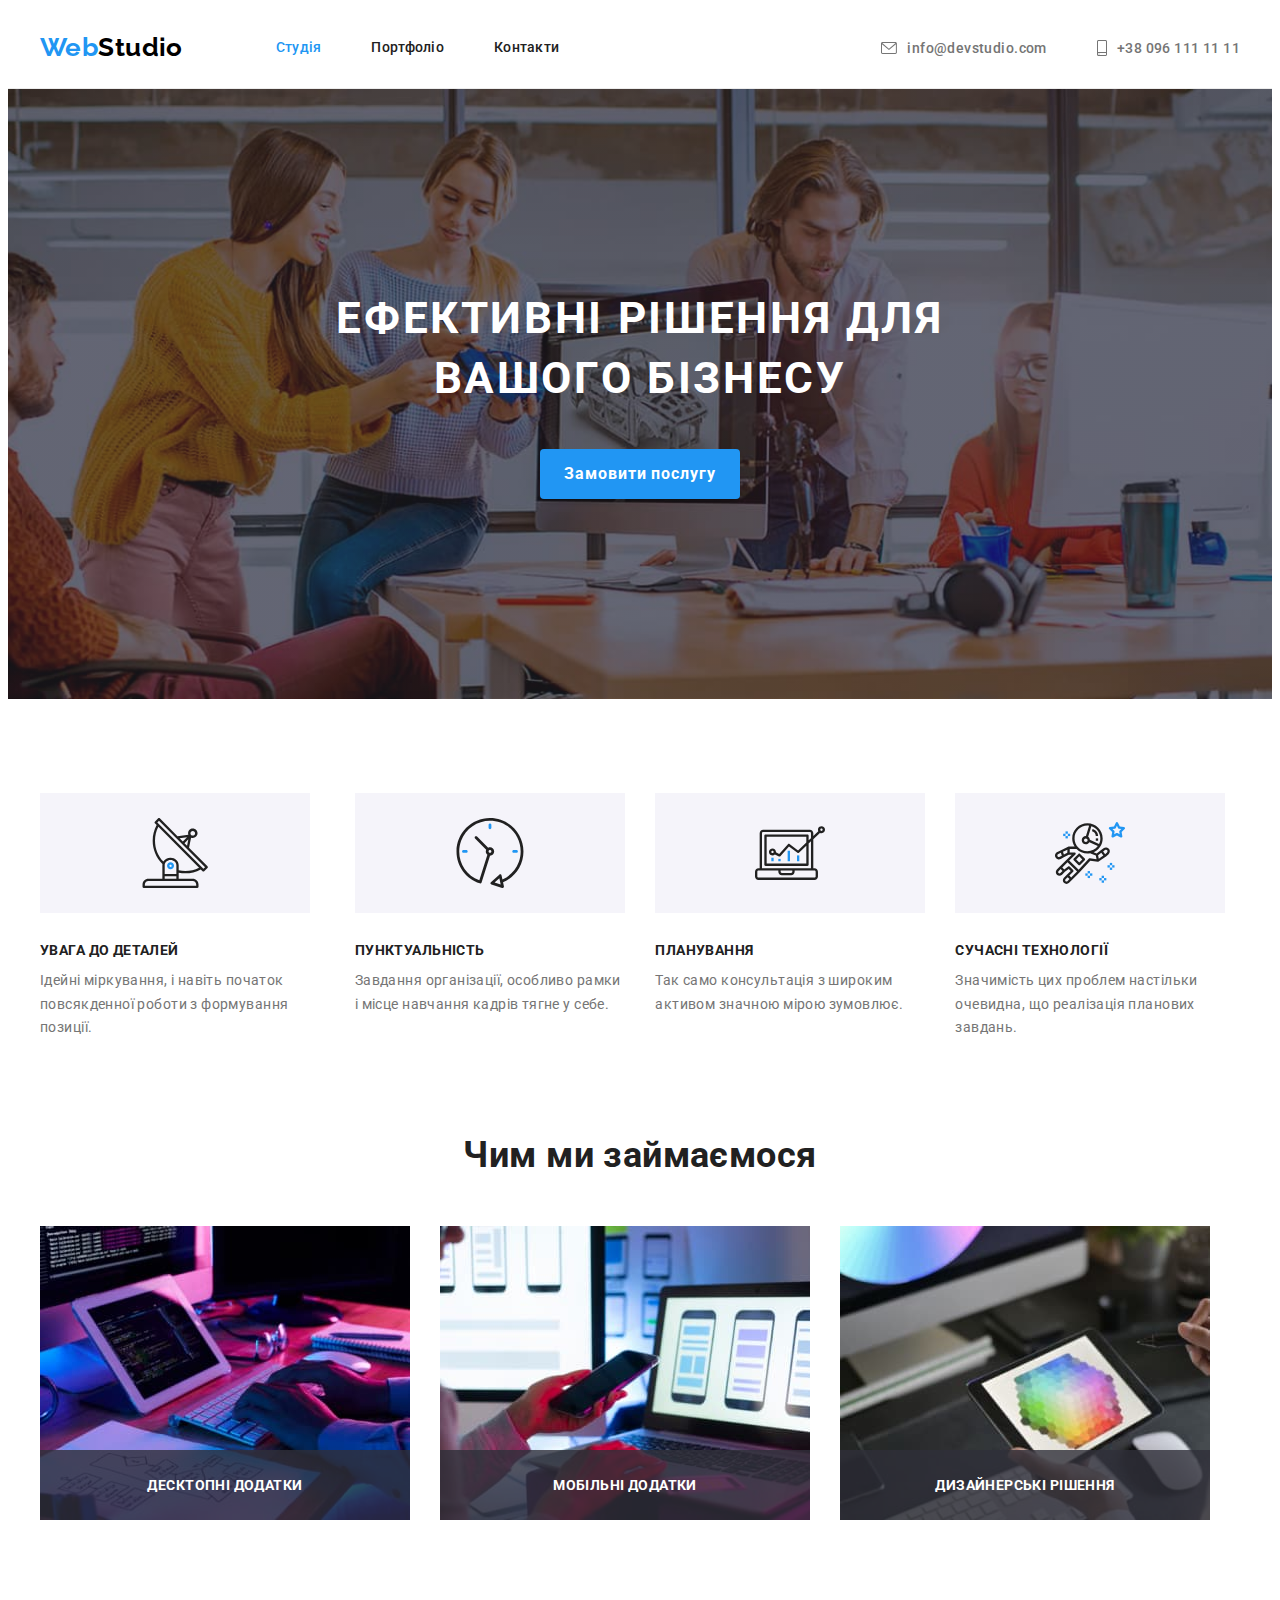
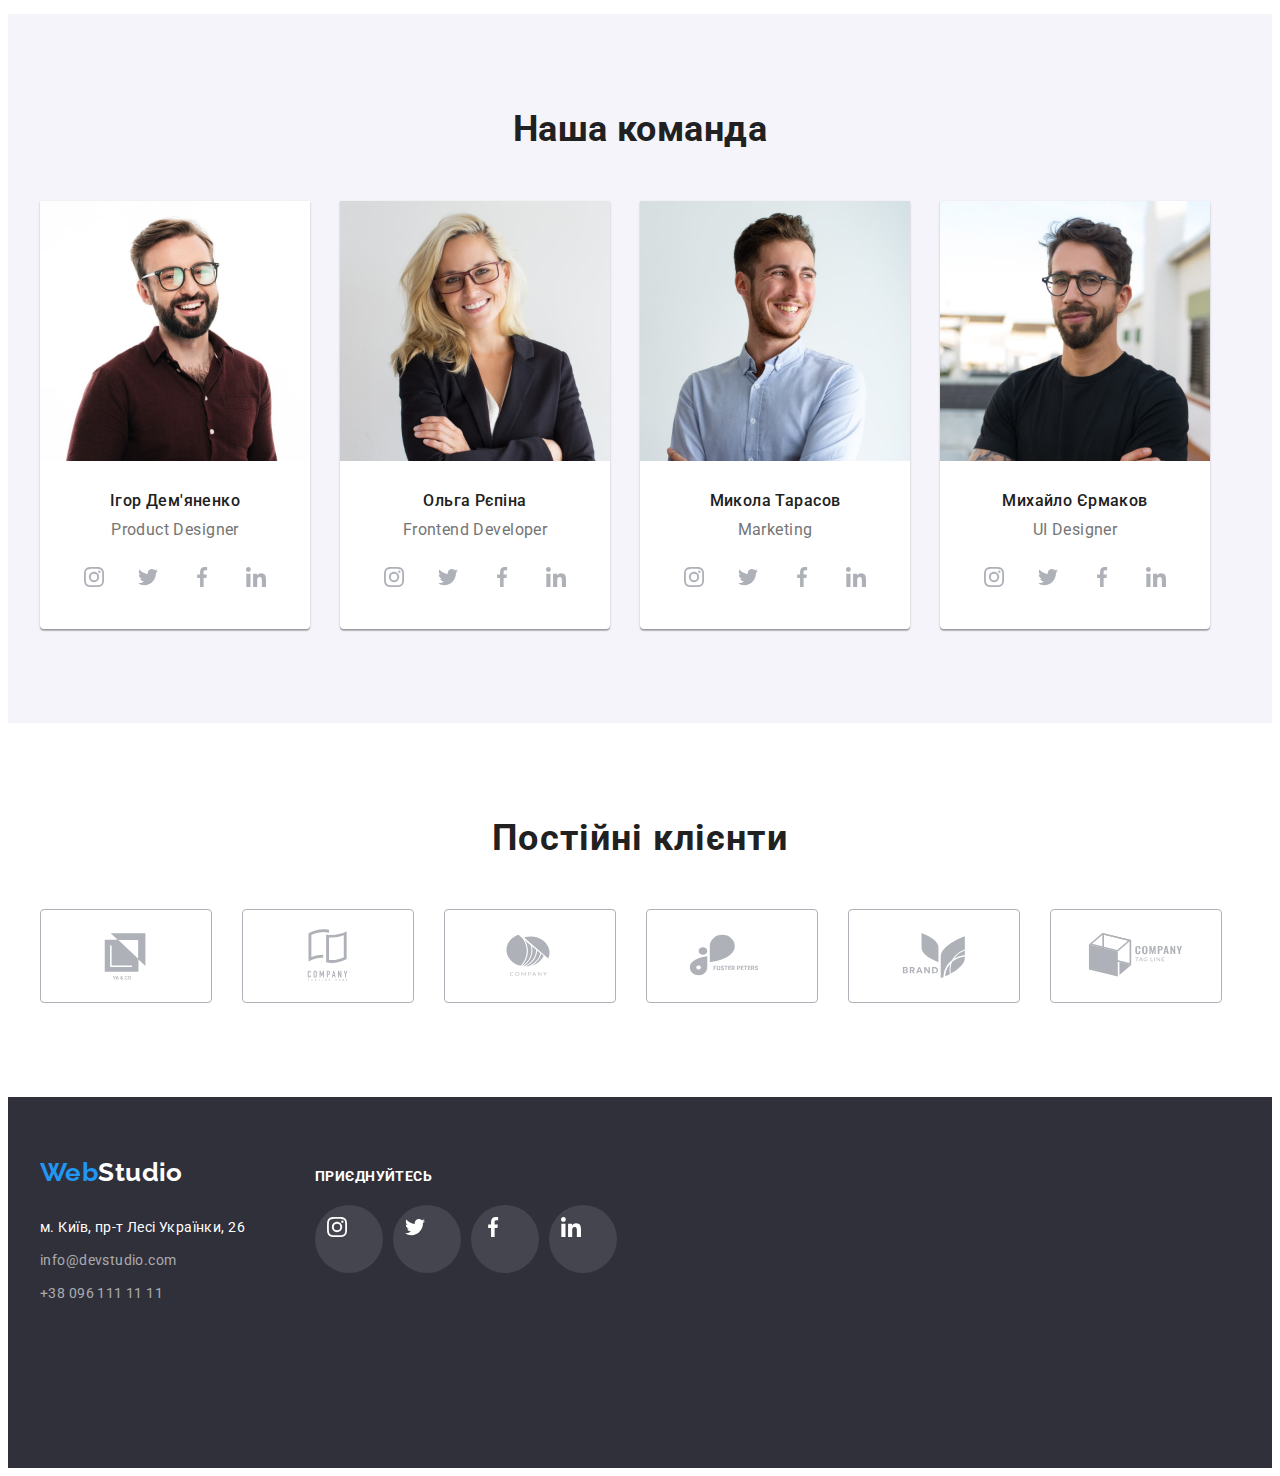
==== index.html @ 846ab099 "Create repository" ====
<!DOCTYPE html>
<html lang="uk">
  <head>
    <meta charset="utf-8" />
    <meta name="viewport" content="width=device-width, initial-scale=1.0" />
    <link rel="preconnect" href="https://fonts.googleapis.com" />
    <link rel="preconnect" href="https://fonts.gstatic.com" crossorigin />
    <link
      href="https://fonts.googleapis.com/css2?family=Oleo+Script&family=Raleway:wght@700&family=Roboto:wght@400;500;700;900&display=swap"
      rel="stylesheet"
    />
    <link
      rel="stylesheet"
      href="https://cdnjs.cloudflare.com/ajax/libs/modern-normalize/1.1.0/modern-normalize.min.css"
      integrity="sha512-wpPYUAdjBVSE4KJnH1VR1HeZfpl1ub8YT/NKx4PuQ5NmX2tKuGu6U/JRp5y+Y8XG2tV+wKQpNHVUX03MfMFn9Q=="
      crossorigin="anonymous"
      referrerpolicy="no-referrer"
    />
    <link rel="stylesheet" href="./css/styles.css" />
    <title>WebStudio</title>
  </head>
  <body>
    <!--Шапка-->
    <header class="header">
      <div class="container">
        <div class="nav-flex">
          <a href="./index.html" class="logo-link link"
            ><span class="logo-web">Web</span><span class="logo-studio">Studio</span></a
          >
          <nav>
            <ul class="head-nav list">
              <li class="item">
                <a href="./index.html" class="head-nav-link current link" target="_self">Студія</a>
              </li>
              <li class="item">
                <a href="./portfolio.html" class="head-nav-link link" target="_self">Портфоліо</a>
              </li>
              <li class="item"><a href="" class="head-nav-link link">Контакти</a></li>
            </ul>
          </nav>
          <ul class="head-nav-contacts list">
            <li class="item">
              <a href="mailto:info@devstudio.com" class="head-contact link"
                ><svg width="16" height="12" class="head-contact-icon-envelope">
                  <use href="./images/icons.svg#icon-envelope"></use>
                </svg>
                info@devstudio.com</a
              >
            </li>
            <li class="item">
              <a href="tel:+380961111111" class="head-contact link">
                <svg width="10" height="16" class="head-contact-icon-smartphone">
                  <use href="./images/icons.svg#icon-smartphone"></use>
                </svg>
                +38 096 111 11 11</a
              >
            </li>
          </ul>
        </div>
      </div>
    </header>
    <main>
      <!--Рішення-->
      <section class="effective">
        <div class="container container-eff">
          <h1 class="effective-h">ЕФЕКТИВНІ РІШЕННЯ ДЛЯ ВАШОГО БІЗНЕСУ</h1>
          <button data-modal-open type="button" class="effective-btn">Замовити послугу</button>
        </div>
      </section>
      <!--Особливості-->
      <section class="features section">
        <div class="container">
          <h2 class="features-h-invisible">Невидимий заголовок</h2>
          <ul class="features-list list">
            <li class="item">
              <div class="features-list-div">
                <svg width="70" height="70" class="features-list-icon">
                  <use href="./images/icons.svg#icon-satellite"></use>
                </svg>
              </div>
              <h3 class="features-h">УВАГА ДО ДЕТАЛЕЙ</h3>
              <p class="features-p">
                Ідейні міркування, і навіть початок повсякденної роботи з формування позиції.
              </p>
            </li>
            <li class="item">
              <div class="features-list-div">
                <svg width="70" height="70" class="features-list-icon">
                  <use href="./images/icons.svg#icon-clock"></use>
                </svg>
              </div>
              <h3 class="features-h">ПУНКТУАЛЬНІСТЬ</h3>
              <p class="features-p">
                Завдання організації, особливо рамки і місце навчання кадрів тягне у себе.
              </p>
            </li>
            <li class="item">
              <div class="features-list-div">
                <svg width="70" height="70" class="features-list-icon">
                  <use href="./images/icons.svg#icon-diagram"></use>
                </svg>
              </div>
              <h3 class="features-h">ПЛАНУВАННЯ</h3>
              <p class="features-p">
                Так само консультація з широким активом значною мірою зумовлює.
              </p>
            </li>
            <li class="item">
              <div class="features-list-div">
                <svg width="70" height="70" class="features-list-icon">
                  <use href="./images/icons.svg#icon-astronaut"></use>
                </svg>
              </div>
              <h3 class="features-h">СУЧАСНІ ТЕХНОЛОГІЇ</h3>
              <p class="features-p">
                Значимість цих проблем настільки очевидна, що реалізація планових завдань.
              </p>
            </li>
          </ul>
        </div>
      </section>
      <!--Чим ми займаємося-->
      <section class="our-work section">
        <div class="container">
          <h2 class="our-work-h">Чим ми займаємося</h2>
          <ul class="our-work-list list">
            <li class="item">
              <div class="our-work-item-div">
                <img
                  src="./images/img-01.jpg"
                  alt="Працюємо"
                  width="370"
                  height="294"
                  class="img"
                />
                <p class="our-work-list-p">Десктопні додатки</p>
              </div>
            </li>

            <li class="item">
              <div class="our-work-item-div">
                <img
                  src="./images/img-02.jpg"
                  alt="Перевіряємо адаптації"
                  width="370"
                  height="294"
                  class="img"
                />
                <p class="our-work-list-p">Мобільні додатки</p>
              </div>
            </li>
            <li class="item">
              <div class="our-work-item-div">
                <img
                  src="./images/img-03.jpg"
                  alt="Використовуємо всю палітру кольорів"
                  width="370"
                  height="294"
                  class="img"
                />
                <p class="our-work-list-p">Дизайнерські рішення</p>
              </div>
            </li>
          </ul>
        </div>
      </section>
      <!--Наша команда-->
      <section class="team section">
        <div class="container">
          <h2 class="team-h">Наша команда</h2>
          <ul class="team-list list">
            <li class="item">
              <img
                src="./images/our-team-01.jpg"
                alt="Ігор Дем'яненко"
                width="270"
                height="260"
                class="img"
              />
              <div class="box">
                <h3 class="team-list-h">Ігор Дем'яненко</h3>
                <p class="team-list-p">Product Designer</p>
                <ul class="team-soc-list list">
                  <li class="team-soc-items">
                    <a href="#" class="team-soc-link link"
                      ><svg width="20" height="20" class="team-soc-icons">
                        <use href="./images/icons.svg#icon-instagram"></use>
                      </svg>
                    </a>
                  </li>

                  <li class="team-soc-items">
                    <a href="#" class="team-soc-link link"
                      ><svg width="20" height="20" class="team-soc-icons">
                        <use href="./images/icons.svg#icon-twitter"></use>
                      </svg>
                    </a>
                  </li>
                  <li class="team-soc-items">
                    <a href="#" class="team-soc-link link"
                      ><svg width="20" height="20" class="team-soc-icons">
                        <use href="./images/icons.svg#icon-facebook"></use>
                      </svg>
                    </a>
                  </li>
                  <li class="team-soc-items">
                    <a href="#" class="team-soc-link link"
                      ><svg width="20" height="20" class="team-soc-icons">
                        <use href="./images/icons.svg#icon-linkedin"></use>
                      </svg>
                    </a>
                  </li>
                </ul>
              </div>
            </li>
            <li class="item">
              <img
                src="./images/our-team-02.jpg"
                alt="Ольга Рєпіна"
                width="270"
                height="260"
                class="img"
              />
              <div class="box">
                <h3 class="team-list-h">Ольга Рєпіна</h3>
                <p class="team-list-p">Frontend Developer</p>

                <ul class="team-soc-list list">
                  <li class="team-soc-items">
                    <a href="#" class="team-soc-link link"
                      ><svg width="20" height="20" class="team-soc-icons">
                        <use href="./images/icons.svg#icon-instagram"></use>
                      </svg>
                    </a>
                  </li>
                  <li class="team-soc-items">
                    <a href="#" class="team-soc-link link"
                      ><svg width="20" height="20" class="team-soc-icons">
                        <use href="./images/icons.svg#icon-twitter"></use>
                      </svg>
                    </a>
                  </li>
                  <li class="team-soc-items">
                    <a href="#" class="team-soc-link link"
                      ><svg width="20" height="20" class="team-soc-icons">
                        <use href="./images/icons.svg#icon-facebook"></use>
                      </svg>
                    </a>
                  </li>
                  <li class="team-soc-items">
                    <a href="#" class="team-soc-link link"
                      ><svg width="20" height="20" class="team-soc-icons">
                        <use href="./images/icons.svg#icon-linkedin"></use>
                      </svg>
                    </a>
                  </li>
                </ul>
              </div>
            </li>
            <li class="item">
              <img
                src="./images/our-team-03.jpg"
                alt="Микола Тарасов"
                width="270"
                height="260"
                class="img"
              />
              <div class="box">
                <h3 class="team-list-h">Микола Тарасов</h3>
                <p class="team-list-p">Marketing</p>

                <ul class="team-soc-list list">
                  <li class="team-soc-items">
                    <a href="#" class="team-soc-link link"
                      ><svg width="20" height="20" class="team-soc-icons">
                        <use href="./images/icons.svg#icon-instagram"></use>
                      </svg>
                    </a>
                  </li>
                  <li class="team-soc-items">
                    <a href="#" class="team-soc-link link"
                      ><svg width="20" height="20" class="team-soc-icons">
                        <use href="./images/icons.svg#icon-twitter"></use>
                      </svg>
                    </a>
                  </li>
                  <li class="team-soc-items">
                    <a href="#" class="team-soc-link link"
                      ><svg width="20" height="20" class="team-soc-icons">
                        <use href="./images/icons.svg#icon-facebook"></use>
                      </svg>
                    </a>
                  </li>
                  <li class="team-soc-items">
                    <a href="#" class="team-soc-link link"
                      ><svg width="20" height="20" class="team-soc-icons">
                        <use href="./images/icons.svg#icon-linkedin"></use>
                      </svg>
                    </a>
                  </li>
                </ul>
              </div>
            </li>
            <li class="item">
              <img
                src="./images/our-team-04.jpg"
                alt="Михайло Єрмаков"
                width="270"
                height="260"
                class="img"
              />
              <div class="box">
                <h3 class="team-list-h">Михайло Єрмаков</h3>
                <p class="team-list-p">UI Designer</p>

                <ul class="team-soc-list list">
                  <li class="team-soc-items">
                    <a href="#" class="team-soc-link link"
                      ><svg width="20" height="20" class="team-soc-icons">
                        <use href="./images/icons.svg#icon-instagram"></use>
                      </svg>
                    </a>
                  </li>
                  <li class="team-soc-items">
                    <a href="#" class="team-soc-link link"
                      ><svg width="20" height="20" class="team-soc-icons">
                        <use href="./images/icons.svg#icon-twitter"></use>
                      </svg>
                    </a>
                  </li>
                  <li class="team-soc-items">
                    <a href="#" class="team-soc-link link"
                      ><svg width="20" height="20" class="team-soc-icons">
                        <use href="./images/icons.svg#icon-facebook"></use>
                      </svg>
                    </a>
                  </li>
                  <li class="team-soc-items">
                    <a href="#" class="team-soc-link link"
                      ><svg width="20" height="20" class="team-soc-icons">
                        <use href="./images/icons.svg#icon-linkedin"></use>
                      </svg>
                    </a>
                  </li>
                </ul>
              </div>
            </li>
          </ul>
        </div>
      </section>
      <section class="regular-clients">
        <div class="container">
          <h2 class="regular-clients-h">Постійні клієнти</h2>
          <ul class="regular-clients-list list">
            <li class="regular-clients-item">
              <div class="regular-clients-item-div">
                <a href="" class="regular-clients-link link">
                  <svg width="106" height="60" class="regular-clients-soc-icons">
                    <use href="./images/icons.svg#icon-company-one"></use>
                  </svg>
                </a>
              </div>
            </li>
            <li class="regular-clients-item">
              <div class="regular-clients-item-div">
                <a href="" class="regular-clients-link link"
                  ><svg width="106" height="60" class="regular-clients-soc-icons">
                    <use href="./images/icons.svg#icon-company-two"></use>
                  </svg>
                </a>
              </div>
            </li>
            <li class="regular-clients-item">
              <div class="regular-clients-item-div">
                <a href="" class="regular-clients-link link">
                  <svg width="106" height="60" class="regular-clients-soc-icons">
                    <use href="./images/icons.svg#icon-company-three"></use>
                  </svg>
                </a>
              </div>
            </li>
            <li class="regular-clients-item">
              <div class="regular-clients-item-div">
                <a href="" class="regular-clients-link link">
                  <svg width="106" height="60" class="regular-clients-soc-icons">
                    <use href="./images/icons.svg#icon-company-four"></use>
                  </svg>
                </a>
              </div>
            </li>
            <li class="regular-clients-item">
              <div class="regular-clients-item-div">
                <a href="" class="regular-clients-link link"
                  ><svg width="106" height="60" class="regular-clients-soc-icons">
                    <use href="./images/icons.svg#icon-company-five"></use>
                  </svg>
                </a>
              </div>
            </li>
            <li class="regular-clients-item">
              <div class="regular-clients-item-div">
                <a href="" class="regular-clients-link link"
                  ><svg width="106" height="60" class="regular-clients-soc-icons">
                    <use href="./images/icons.svg#icon-company-six"></use>
                  </svg>
                </a>
              </div>
            </li>
          </ul>
        </div>
      </section>
    </main>
    <!--Футер-->
    <footer class="footer">
      <div class="container">
        <div class="footer-flex-div">
          <div class="footer-address">
            <a href="./index.html" class="logo-link logo-link-footer link"
              ><span class="logo-web">Web</span><span class="logo-studio-footer">Studio</span></a
            >
            <address>
              <ul class="footer-list list">
                <li class="item">
                  <a
                    href="https://goo.gl/maps/zmiDJwTHFCENLTo26"
                    target="_blank"
                    class="footer-address link"
                    >м. Київ, пр-т Лесі Українки, 26</a
                  >
                </li>
                <li class="item">
                  <a href="mailto:info@devstudio.com" class="footer-contact link"
                    >info@devstudio.com</a
                  >
                </li>
                <li class="item">
                  <a href="tel:+380961111111" class="footer-contact link">+38 096 111 11 11</a>
                </li>
              </ul>
            </address>
          </div>
          <div class="footer-soc-links">
            <p class="footer-soc-p"><b>Приєднуйтесь</b></p>
            <ul class="footer-soc-list list">
              <li class="footer-soc-items">
                <a href="#" class="footer-soc-link link"
                  ><svg width="20" height="20" class="footer-soc-icons">
                    <use href="./images/icons.svg#icon-instagram"></use>
                  </svg>
                </a>
              </li>
              <li class="footer-soc-items">
                <a href="#" class="footer-soc-link link"
                  ><svg width="20" height="20" class="footer-soc-icons">
                    <use href="./images/icons.svg#icon-twitter"></use>
                  </svg>
                </a>
              </li>
              <li class="footer-soc-items">
                <a href="#" class="footer-soc-link link"
                  ><svg width="20" height="20" class="footer-soc-icons">
                    <use href="./images/icons.svg#icon-facebook"></use>
                  </svg>
                </a>
              </li>
              <li class="footer-soc-items">
                <a href="#" class="footer-soc-link link"
                  ><svg width="20" height="20" class="footer-soc-icons">
                    <use href="./images/icons.svg#icon-linkedin"></use>
                  </svg>
                </a>
              </li>
            </ul>
          </div>
        </div>
      </div>
    </footer>
    <div data-modal class="backdrop is-hidden">
      <div class="modal">
        <button data-modal-close type="button" class="icon-close">
          <svg width="20" height="20" class="icon-close-black-18">
            <use href="./images/icons.svg#icon-close-black-18"></use>
          </svg>
        </button>
      </div>
    </div>
    <script src="./js/modal.js"></script>
  </body>
</html>
---- css/styles.css ----
body {
  color: #757575;
  background-color: #ffffff;
  font-family: 'Roboto', sans-serif;
  font-size: 14px;
  letter-spacing: 0.03em;
}

:root {
  --main-accent-color: #2196f3;
  --headers-nav-color: #212121;
  --main-p-color: #757575;
  --logo-color: #000000;
  --bcg-section: #c4c4c4 /*#2f303a color for gradient*/;
  --footer-contact-color: rgba(255, 255, 255, 0.6);
  --white-color: #ffffff;
  --features-div-color: #f5f4fa;
  --main-border-color: #afb1b8;
}
/* Utilites, zero margin/padding */
.list {
  list-style: none;
}
.link {
  text-decoration: none;
  display: block;
  font-style: normal;
}
.img {
  display: block;
  max-width: 100%;
  height: auto;
}
.container {
  width: 1200px;
  padding-left: 15px;
  padding-right: 15px;
  margin: 0px auto;
}
.section {
  padding-top: 94px;
  padding-bottom: 94px;
}
ul,
ol {
  margin: 0;
  padding: 0;
}
p,
h1,
h2,
h3,
h4,
h5 {
  margin: 0;
  padding: 0;
}

/* Logo-style */
.logo-link {
  display: inline-block;
  margin-top: 24px;
  margin-bottom: 25px;
  font-family: 'RaleWay', sans-serif;
  font-weight: 700;
  font-size: 26px;
  line-height: 1.19;
}
.logo-link > .logo-web {
  color: var(--main-accent-color);
}
.logo-link > .logo-studio {
  color: var(--logo-color);
}
.logo-link > .logo-studio-footer {
  color: var(--white-color);
}

/* index-section: Head-navigation + contacts */
.head-nav {
  display: flex;
  margin-left: 93px;
  gap: 50px;
  font-weight: 500;
  line-height: 1.14;
  color: var(--headers-nav-color);
  letter-spacing: 0.02em;
}
.head-nav-link {
  color: var(--headers-nav-color);
  display: block;
  padding-top: 32px;
  padding-bottom: 32px;
  transition: color 250ms cubic-bezier(0.4, 0, 0.2, 1) 0ms;
  /* transition-property: color;
  transition-duration: 250ms;
  transition-timing-function: cubic-bezier(0.4, 0, 0.2, 1);
  transition-delay: 0; */
}
.current {
  color: var(--main-accent-color);
  position: relative;
}
.current::after {
  content: '';
  display: block;
  width: 100%;
  height: 4px;
  position: absolute;
  bottom: 0;
  border-radius: 2px;
  background-color: var(--main-accent-color);
  transform: scale(0);
  transition: transform 250ms cubic-bezier(0.4, 0, 0.2, 1) 0ms;
}
.current:hover::after {
  transform: scale(1);
}
.head-contact-icon-envelope,
.head-contact-icon-smartphone {
  margin-right: 10px;
  fill: currentColor;
}
.head-nav-link:hover,
.head-nav-link:focus {
  color: var(--main-accent-color);
}

.head-nav-contacts {
  display: flex;
  align-items: center;
  margin-left: auto;
  gap: 50px;
}
.head-contact {
  display: flex;
  align-items: center;
  transition: color 250ms cubic-bezier(0.4, 0, 0.2, 1) 0ms;
  color: var(--main-p-color);
  font-weight: 500;
}
.head-contact:hover,
.head-contact:focus {
  color: var(--main-accent-color);
}

.nav-flex {
  display: flex;
  justify-content: flex-start;
  align-items: center;
  margin-top: 0px;
  margin-bottom: 0px;
}
/* index-section: EFFECTIVE solutions */
.effective {
  background-color: var(--bcg-section);
  padding: 200px 0;
  background-image: linear-gradient(rgba(47, 48, 58, 0.4), rgba(47, 48, 58, 0.4)),
    url('../images/bg-hero.jpg'); /* url('../images/Bg-hero-fon.jpg'); Додав фонове зображення, на випадок 
    якщо нічого не завантажиться. Потім згадав що доданий фон самій секції, того кольору яке і зоображення.
    Залишу просто тут, мало лі що перевіряючому не сподобається ;-) */
  background-repeat: no-repeat;
  background-size: cover;
  background-position: center;
  max-width: 1600px;
  margin-left: auto;
  margin-right: auto;
  text-align: center;
}
.effective-h {
  display: block;
  margin-left: auto;
  margin-right: auto;
  margin-bottom: 40px;
  width: 696px;
  font-weight: 700;
  font-size: 44px;
  line-height: 1.36;
  letter-spacing: 0.06em;
  text-transform: uppercase;
  color: var(--white-color);
}
.effective-btn {
  display: block;
  width: 200px;
  height: 50px;
  margin-left: auto;
  margin-right: auto;
  transition: background-color 250ms cubic-bezier(0.4, 0, 0.2, 1) 0ms;
  background: var(--main-accent-color);
  box-shadow: 0px 4px 4px rgba(0, 0, 0, 0.15);
  border-radius: 4px;
  border: none;
  cursor: pointer;
  font-family: 'Roboto';
  font-style: normal;
  font-weight: 700;
  color: var(--white-color);
  font-size: 16px;
  line-height: 1.88;
  letter-spacing: 0.06em;
}
.effective-btn:hover,
.effective-btn:focus {
  background-color: #188ce8;
}

/* index-section: FEATURES */
.features-h-invisible {
  position: absolute;
  width: 1px;
  height: 1px;
  margin: -1px;
  border: 0;
  padding: 0;

  white-space: nowrap;
  clip-path: inset(100%);
  clip: rect(0 0 0 0);
  overflow: hidden;
}
.features-list {
  display: flex;
}
.features-list > .item {
  margin-right: 30px;
}
.features-list > .item:last-child {
  margin-right: 0px;
}
.features-list-div {
  background-color: var(--features-div-color);
  width: 270px;
  height: 120px;
  margin-bottom: 30px;
  display: flex;
  justify-content: center;
  align-items: center;
}
.features-h {
  display: block;
  margin-bottom: 10px;
  font-size: 14px;
  line-height: 1.14;
  text-transform: uppercase;
  color: var(--headers-nav-color);
}
.features-p {
  line-height: 1.71;
}
/* index-section: our-work */
.our-work {
  padding-top: 0;
}
.our-work-list {
  display: flex;
}
.our-work-list > .item {
  margin-right: 30px;
}
.our-work-list > .item:last-child {
  margin-right: 0;
}
.our-work-item-div {
  position: relative;
}
.our-work-list-p {
  position: absolute;
  bottom: 0;
  width: 370px;
  height: 70px;
  display: flex;
  justify-content: center;
  align-items: center;
  background-color: rgba(47, 48, 58, 0.8);
  color: var(--white-color);
  font-weight: 700;
  line-height: 1.14;
  text-transform: uppercase;
}
.our-work-h {
  display: block;
  margin-bottom: 50px;
  font-size: 36px;
  line-height: 1.17;
  text-align: center;
  color: var(--headers-nav-color);
}
/* index-section: team */
.team {
  background-color: var(--features-div-color);
}
.team-list {
  display: flex;
}
.team-list > .item {
  margin-right: 30px;
  box-shadow: 0px 1px 3px rgba(0, 0, 0, 0.12), 0px 1px 1px rgba(0, 0, 0, 0.14),
    0px 2px 1px rgba(0, 0, 0, 0.2);
  border-radius: 0px 0px 4px 4px;
  background-color: var(--white-color);
}
.box {
  padding-top: 30px;
  padding-bottom: 30px;
}
.team-list > .item:last-child {
  margin-right: 0;
}
.team-h {
  margin-bottom: 50px;
  font-size: 36px;
  line-height: 1.17;
  text-align: center;
  color: var(--headers-nav-color);
}
.team-list-h {
  display: block;
  margin-bottom: 10px;
  font-weight: 500;
  font-size: 16px;
  line-height: 1.19;
  text-align: center;
  color: var(--headers-nav-color);
}
.team-list-p {
  font-size: 16px;
  line-height: 1.19;
  text-align: center;
  margin-bottom: 16px;
}
.team-soc-list {
  display: flex;
  justify-content: center;
  align-items: center;
}
.team-soc-items {
  width: 44px;
  height: 44px;
}
.team-soc-items:not(:last-child) {
  margin-right: 10px;
}
.team-soc-link {
  width: 100%;
  height: 100%;
  border-radius: 50%;
  display: flex;
  justify-content: center;
  align-items: center;
  fill: var(--main-border-color);
  transition: color 250ms cubic-bezier(0.4, 0, 0.2, 1) 0ms,
    background-color 250ms cubic-bezier(0.4, 0, 0.2, 1) 0ms;
}
.team-soc-link:hover,
.team-soc-link:focus {
  fill: var(--white-color);
  background-color: var(--main-accent-color);
}
/* index-regular-clients */
.regular-clients {
  padding-top: 94px;
  padding-bottom: 94px;
  text-align: center;
}
.regular-clients-h {
  font-style: normal;
  font-size: 36px;
  line-height: 1.17;
  text-align: center;
  letter-spacing: 0.03em;
  color: var(--headers-nav-color);
  margin-bottom: 50px;
}
.regular-clients-list {
  display: flex;
}
.regular-clients-item:not(:last-child) {
  margin-right: 30px;
}
.regular-clients-link {
  display: flex;
  justify-content: center;
  align-items: center;
  transition: color 250ms cubic-bezier(0.4, 0, 0.2, 1) 0ms,
    border-color 250ms cubic-bezier(0.4, 0, 0.2, 1) 0ms;
  border: 1px solid var(--main-border-color);
  border-radius: 4px;
  width: 170px;
  height: 92px;
  color: var(--main-border-color);
}
.regular-clients-soc-icons {
  fill: currentColor;
}
.regular-clients-link:hover,
.regular-clients-link:focus {
  color: var(--main-accent-color);
  border: 1px solid var(--main-accent-color);
}
/* index-footer */
.footer {
  background-color: #2f303a;
  height: 251px;
  padding-top: 60px;
  padding-bottom: 60px;
}
.logo-link-footer {
  margin-bottom: 28px;
  margin-top: 0;
}
.footer-address {
  line-height: 1.71;
  font-style: normal;
  color: var(--white-color);
}
.footer-contact {
  line-height: 1.71;
  color: var(--footer-contact-color);
}
.footer-contact:hover,
.footer-contact:focus {
  color: var(--main-accent-color);
}
.footer-soc-p {
  line-height: 1.14;
  text-transform: uppercase;
  color: var(--white-color);
  margin-bottom: 20px;
}
.footer-list {
  display: flex;
  flex-direction: column;
}
.footer-list > .item:not(:last-child) {
  margin-bottom: 9px;
}
.footer-flex-div {
  display: flex;
  align-items: baseline;
}
.footer-soc-links {
  margin-left: 70px;
}
.footer-soc-list {
  display: flex;
}
.footer-soc-link {
  width: 44px;
  height: 44px;
  border-radius: 50%;
  background-color: rgba(255, 255, 255, 0.1);
  padding: 12px;
  transition: color 250ms cubic-bezier(0.4, 0, 0.2, 1) 0ms,
    background-color 250ms cubic-bezier(0.4, 0, 0.2, 1) 0ms;
  color: var(--white-color);
}
.footer-soc-items:not(:last-child) {
  margin-right: 10px;
}
.footer-soc-icons {
  fill: currentColor;
}
.footer-soc-link:hover,
.footer-soc-link:focus {
  background-color: var(--main-accent-color);
}
/* index-modal window */
.backdrop {
  position: fixed;
  top: 0;
  left: 0;
  width: 100%;
  height: 100%;
  transition: opacity 250ms cubic-bezier(0.4, 0, 0.2, 1) 0ms,
    visibility 250ms cubic-bezier(0.4, 0, 0.2, 1) 0ms;
  background-color: rgba(0, 0, 0, 0.2);
}
.backdrop.is-hidden {
  opacity: 0;
  pointer-events: none;
  visibility: hidden;
}
.modal {
  position: absolute;
  width: 528px;
  height: 581px;
  left: 50%;
  top: 50%;
  transform: translate(-50%, -50%);
  background-color: var(--white-color);
}
.icon-close {
  position: absolute;
  top: 8px;
  right: 8px;
  width: 30px;
  height: 30px;
  display: flex;
  justify-content: center;
  align-items: center;
  border-radius: 50%;
  border: 1px solid rgba(0, 0, 0, 0.1);
  background-color: var(--white-color);
  cursor: pointer;
}

/* portfolio-section: main-section, not "main" */
.header {
  border-bottom: 1px solid #ececec;
}
.btn {
  padding: 6px 22px;
  font-family: 'Roboto', sans-serif;
  font-weight: 500;
  font-size: 16px;
  line-height: 1.62;
  text-align: center;
  color: var(--headers-nav-color);
  border-radius: 4px;
  border: 1px solid transparent;

  transition: color 250ms cubic-bezier(0.4, 0, 0.2, 1) 0ms,
    background-color 250ms cubic-bezier(0.4, 0, 0.2, 1) 0ms;
}
.btn:hover,
.btn:active,
.btn:focus {
  color: var(--white-color);
  background-color: var(--main-accent-color);
  cursor: pointer;
  box-shadow: 0px 3px 1px rgba(0, 0, 0, 0.1), 0px 1px 2px rgba(0, 0, 0, 0.08),
    0px 2px 2px rgba(0, 0, 0, 0.12);
}
.btn-list {
  display: flex;
  justify-content: center;
  margin-bottom: 50px;
}
.btn-list > .item:not(:last-child) {
  margin-right: 8px;
}
/* portfolio-section: list portfolio */
.portf-list {
  display: flex;
  flex-wrap: wrap;
}
.portf-list > .item {
  flex-basis: calc((100% - 60px) / 3);
  margin-right: 30px;
  margin-bottom: 30px;
}
.portf-list > .item:nth-child(3n) {
  margin-right: 0;
}
.portf-list > .item:nth-last-child(-n + 3) {
  margin-bottom: 0;
}
.portf-list-a {
  display: block;
  transition: box-shadow 250ms cubic-bezier(0.4, 0, 0.2, 1) 0ms;
}
.portf-div-overlay {
  position: relative;
  overflow: hidden;
}
.portf-div-p {
  position: absolute;
  bottom: -100%;
  width: 100%;
  height: 100%;
  padding: 63px 24px;
  transform: translateY(0);
  transition: transform 250ms cubic-bezier(0.4, 0, 0.2, 1) 0ms;
  color: var(--white-color);
  background-color: rgba(33, 150, 243, 0.9);
  font-size: 18px;
  line-height: 1.55;
}
.portf-list-a:hover,
.portf-list-a:focus {
  box-shadow: 0px 1px 1px rgba(0, 0, 0, 0.12), 0px 4px 4px rgba(0, 0, 0, 0.06),
    1px 4px 6px rgba(0, 0, 0, 0.16);
}
.portf-list-a:hover .portf-div-p {
  transform: translateY(-100%);
}
.portf-h {
  font-size: 18px;
  line-height: 2;
  letter-spacing: 0.06em;
  color: var(--headers-nav-color);
  margin-bottom: 4px;
}
.portf-p {
  font-size: 16px;
  line-height: 1.88;
  color: var(--main-p-color);
}
.box-portf {
  padding-top: 20px;
  padding-bottom: 20px;
  padding-left: 24px;
  padding-right: 24px;
  border-left: 1px solid #eeeeee;
  border-right: 1px solid #eeeeee;
  border-bottom: 1px solid #eeeeee;
}
/* portfolio: footer */
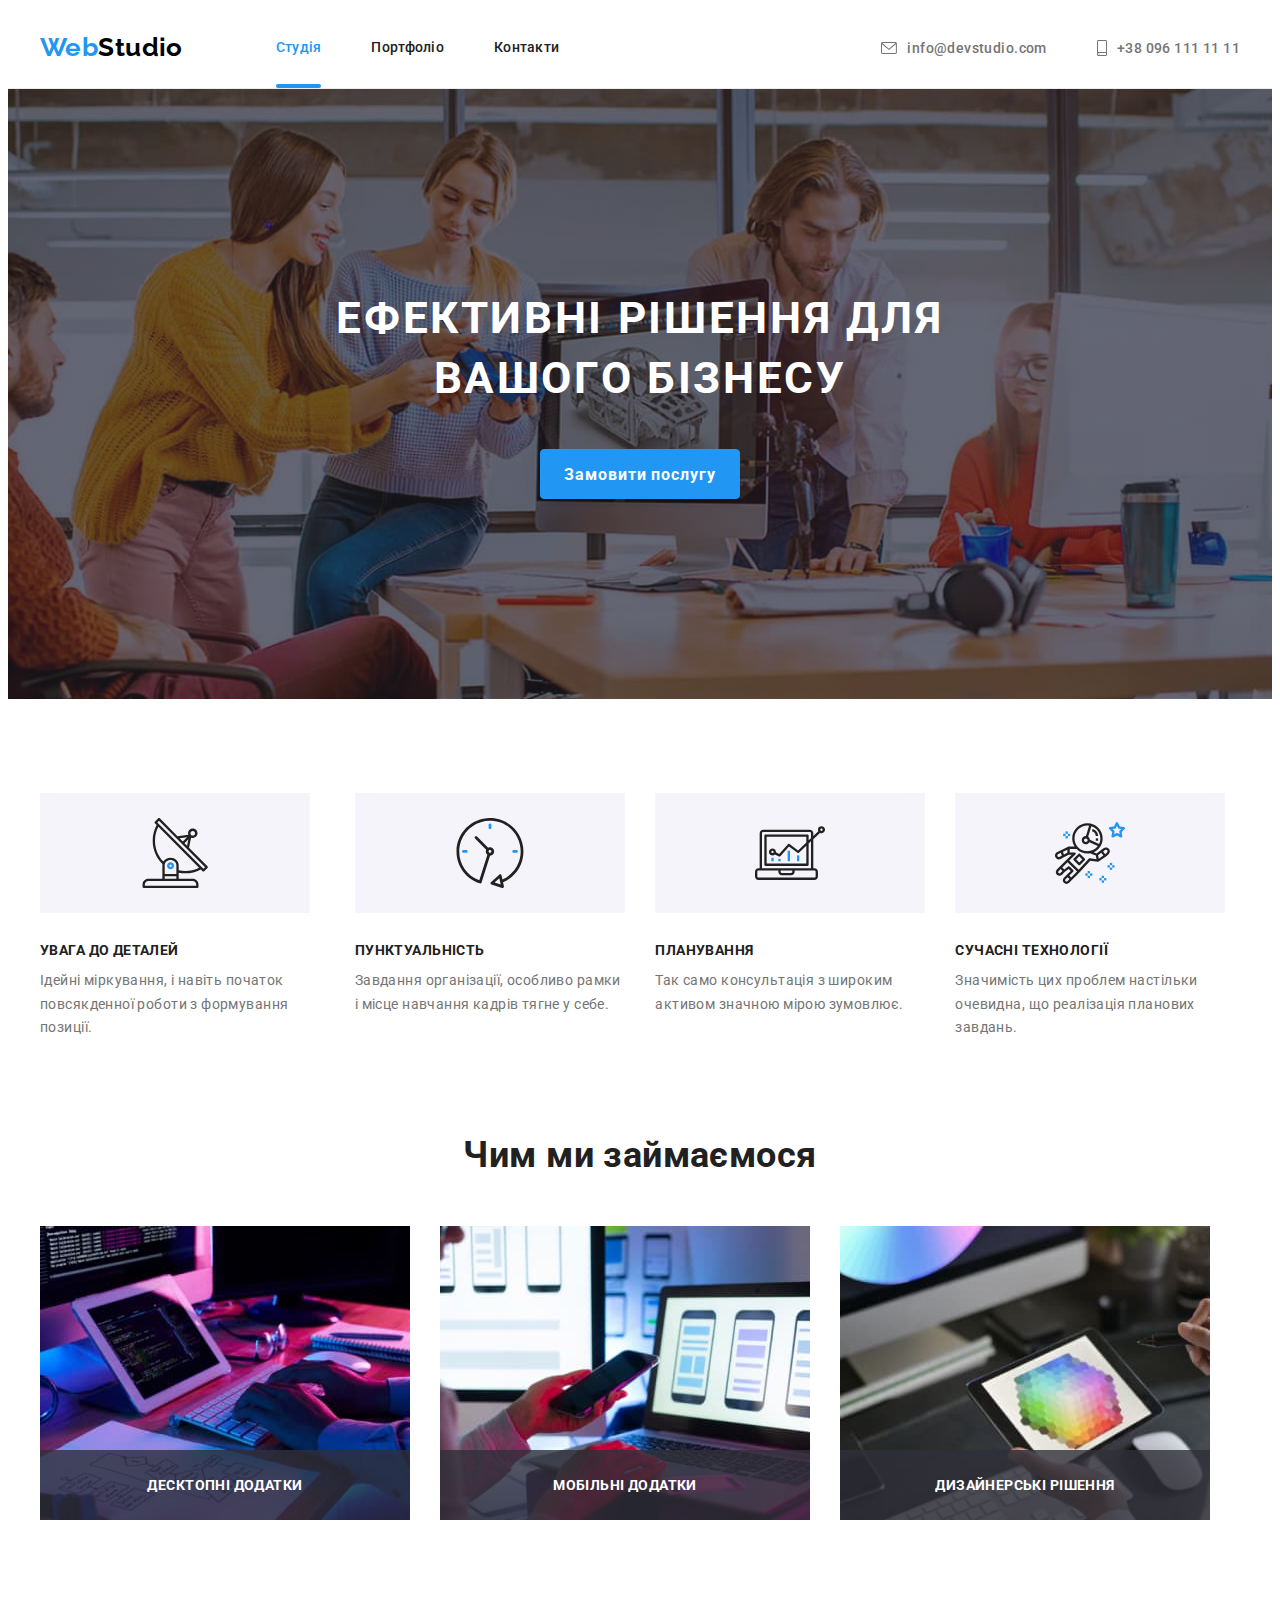
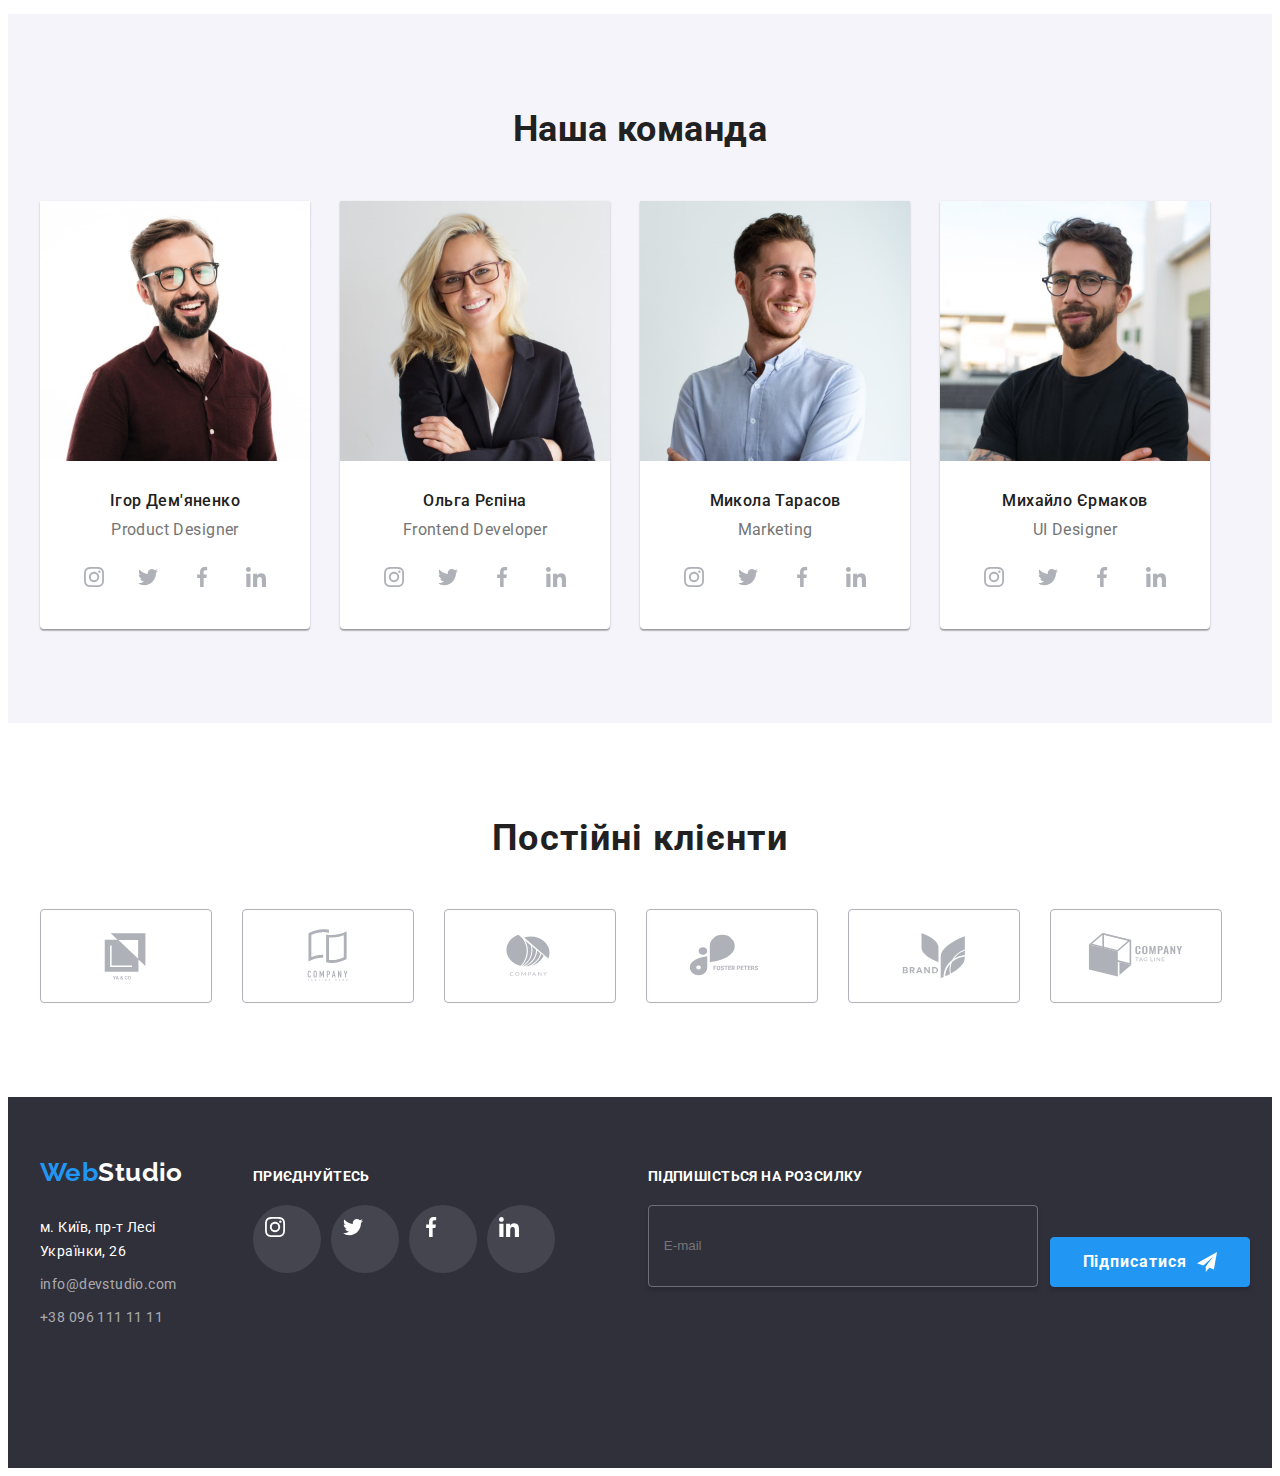
==== commit 718df3f6: "footer, modal not all" ====
--- a/index.html
+++ b/index.html
@@ -64,7 +64,9 @@
       <section class="effective">
         <div class="container container-eff">
           <h1 class="effective-h">ЕФЕКТИВНІ РІШЕННЯ ДЛЯ ВАШОГО БІЗНЕСУ</h1>
-          <button data-modal-open type="button" class="effective-btn">Замовити послугу</button>
+          <button data-modal-open type="button" class="effective-btn btn-all">
+            Замовити послугу
+          </button>
         </div>
       </section>
       <!--Особливості-->
@@ -472,6 +474,25 @@
               </li>
             </ul>
           </div>
+          <div class="footer-subscribe-div">
+            <form class="footer-subscribe-form">
+              <label class="footer-subscribe-label">
+                <span class="footer-soc-p footer-subscribe-p"><b>Підпишісться на розсилку</b></span>
+                <input
+                  class="footer-subscribe-email"
+                  type="email"
+                  name="mail"
+                  placeholder="E-mail"
+                />
+              </label>
+            </form>
+            <button type="subscribe" class="footer-subscribe-btn btn-all">
+              Підписатися
+              <svg width="20" height="20" class="footer-subscribe-icon">
+                <use href="./images/icons.svg#icon-send"></use>
+              </svg>
+            </button>
+          </div>
         </div>
       </div>
     </footer>
@@ -482,6 +503,53 @@
             <use href="./images/icons.svg#icon-close-black-18"></use>
           </svg>
         </button>
+        <form class="modal-form">
+          <h2 class="modal-form-h">Залиште свої данні, ми Вам передзвонимо</h2>
+          <div class="modal-form-field">
+            <label class="modal-label" for="name">Ім'я</label>
+            <input class="modal-input" type="text" name="user-name" id="name" />
+            <svg width="18" height="18" class="modal-icon-svg">
+              <use href="./images/icons.svg#icon-person-black-18dp"></use>
+            </svg>
+          </div>
+          <div class="modal-form-field">
+            <label class="modal-label" for="tel">Телефон</label>
+            <input class="modal-input" type="tel" name="tel" id="tel" />
+            <svg width="18" height="18" class="modal-icon-svg">
+              <use href="./images/icons.svg#icon-phone-black-18dp"></use>
+            </svg>
+          </div>
+          <div class="modal-form-field">
+            <label class="modal-label" for="email">Пошта</label>
+            <input class="modal-input" type="email" name="email" id="email" />
+            <svg width="18" height="18" class="modal-icon-svg">
+              <use href="./images/icons.svg#icon-email-black-18dp"></use>
+            </svg>
+          </div>
+          <div class="modal-form-field">
+            <label class="modal-label" for="comments">Коментар</label>
+            <textarea
+              class="modal-comments"
+              name=""
+              id="comments"
+              rows="8"
+              placeholder="Введіть текст"
+            ></textarea>
+          </div>
+          <div class="modal-form-field-check">
+            <span class="modal-icon"></span>
+            <label class="modal-label-check" for="subscribe"
+              >Погоджуюся з розсилкою та приймаю
+              <a href="#" class="modal-link">Умови договору</a></label
+            >
+            <input class="checkbox" type="checkbox" name="subscribe" id="subscribe" />
+          </div>
+          <button type="subscribe" class="btn-all modal-btn">Відправити</button>
+
+          <!-- <svg width="18" height="18" class="modal-icon-svg">
+              <use href="./images/icons.svg#icon-email-black-18dp"></use>
+            </svg> -->
+        </form>
       </div>
     </div>
     <script src="./js/modal.js"></script>
--- a/css/styles.css
+++ b/css/styles.css
@@ -4,6 +4,9 @@
   font-family: 'Roboto', sans-serif;
   font-size: 14px;
   letter-spacing: 0.03em;
+}
+textarea {
+  resize: none;
 }
 
 :root {
@@ -16,6 +19,7 @@
   --white-color: #ffffff;
   --features-div-color: #f5f4fa;
   --main-border-color: #afb1b8;
+  --btn-hover-color: #188ce8;
 }
 /* Utilites, zero margin/padding */
 .list {
@@ -54,6 +58,23 @@
 h5 {
   margin: 0;
   padding: 0;
+}
+.btn-all {
+  min-width: 200px;
+  height: 50px;
+  padding: 10px;
+  background-color: var(--main-accent-color);
+  color: var(--white-color);
+  box-shadow: 0px 4px 4px rgba(0, 0, 0, 0.15);
+  border-radius: 4px;
+  border: 1px solid var(--main-accent-color);
+  cursor: pointer;
+  font-family: Roboto;
+  font-weight: 700;
+  font-size: 16px;
+  line-height: 1.87;
+  text-align: center;
+  letter-spacing: 0.06em;
 }
 
 /* Logo-style */
@@ -110,12 +131,12 @@
   bottom: 0;
   border-radius: 2px;
   background-color: var(--main-accent-color);
-  transform: scale(0);
-  transition: transform 250ms cubic-bezier(0.4, 0, 0.2, 1) 0ms;
-}
-.current:hover::after {
+  /* transform: scale(0);
+  transition: transform 250ms cubic-bezier(0.4, 0, 0.2, 1) 0ms; */
+}
+/* .current:hover::after {
   transform: scale(1);
-}
+} */
 .head-contact-icon-envelope,
 .head-contact-icon-smartphone {
   margin-right: 10px;
@@ -156,9 +177,7 @@
   background-color: var(--bcg-section);
   padding: 200px 0;
   background-image: linear-gradient(rgba(47, 48, 58, 0.4), rgba(47, 48, 58, 0.4)),
-    url('../images/bg-hero.jpg'); /* url('../images/Bg-hero-fon.jpg'); Додав фонове зображення, на випадок 
-    якщо нічого не завантажиться. Потім згадав що доданий фон самій секції, того кольору яке і зоображення.
-    Залишу просто тут, мало лі що перевіряючому не сподобається ;-) */
+    url('../images/bg-hero.jpg');
   background-repeat: no-repeat;
   background-size: cover;
   background-position: center;
@@ -181,28 +200,13 @@
   color: var(--white-color);
 }
 .effective-btn {
-  display: block;
-  width: 200px;
-  height: 50px;
   margin-left: auto;
   margin-right: auto;
   transition: background-color 250ms cubic-bezier(0.4, 0, 0.2, 1) 0ms;
-  background: var(--main-accent-color);
-  box-shadow: 0px 4px 4px rgba(0, 0, 0, 0.15);
-  border-radius: 4px;
-  border: none;
-  cursor: pointer;
-  font-family: 'Roboto';
-  font-style: normal;
-  font-weight: 700;
-  color: var(--white-color);
-  font-size: 16px;
-  line-height: 1.88;
-  letter-spacing: 0.06em;
 }
 .effective-btn:hover,
 .effective-btn:focus {
-  background-color: #188ce8;
+  background-color: var(--btn-hover-color);
 }
 
 /* index-section: FEATURES */
@@ -464,6 +468,42 @@
 .footer-soc-link:hover,
 .footer-soc-link:focus {
   background-color: var(--main-accent-color);
+}
+.footer-subscribe-div {
+  margin-left: 93px;
+  display: flex;
+  align-items: flex-end;
+}
+.footer-subscribe-p {
+  display: block;
+}
+.footer-subscribe-email {
+  width: 358px;
+  height: 50px;
+  padding: 15px;
+  margin-right: 12px;
+  border: 1px solid rgba(255, 255, 255, 0.3);
+  box-shadow: 0px 4px 4px rgba(0, 0, 0, 0.15);
+  border-radius: 4px;
+  background-color: transparent;
+  color: var(--white-color);
+}
+.footer-subscribe-btn {
+  display: flex;
+  justify-content: center;
+  align-items: center;
+  gap: 10px;
+  /* text-align: center; */
+}
+.footer-subscribe-icon {
+  /* position: absolute;
+  right: 28px;
+  top: 50%;
+  transform: translateY(-50%); */
+}
+.footer-subscribe-btn:hover,
+.footer-subscribe-btn:focus {
+  background-color: var(--btn-hover-color);
 }
 /* index-modal window */
 .backdrop {
@@ -487,6 +527,7 @@
   height: 581px;
   left: 50%;
   top: 50%;
+  padding: 40px;
   transform: translate(-50%, -50%);
   background-color: var(--white-color);
 }
@@ -503,6 +544,100 @@
   border: 1px solid rgba(0, 0, 0, 0.1);
   background-color: var(--white-color);
   cursor: pointer;
+  color: #000000;
+  transition: color 250ms cubic-bezier(0.4, 0, 0.2, 1);
+}
+.icon-close-black-18 {
+  fill: currentColor;
+}
+.icon-close:hover,
+.icon-close:focus {
+  color: var(--main-accent-color);
+}
+.modal-form-field {
+  display: flex;
+  flex-direction: column;
+  position: relative;
+  margin-bottom: 28px;
+}
+.modal-form-h {
+  margin-bottom: 30px;
+  color: var(--headers-nav-color);
+  font-size: 20px;
+  line-height: 1.15;
+}
+.modal-label {
+  position: absolute;
+  top: -14px;
+  color: var(--main-p-color);
+  font-size: 12px;
+  line-height: 1.17;
+  letter-spacing: 0.01em;
+}
+.modal-input {
+  padding: 12px;
+  padding-left: 42px;
+  height: 40px;
+  width: 100%;
+  border: 1px solid rgba(33, 33, 33, 0.2);
+  border-radius: 4px;
+  transition: border-color 250ms cubic-bezier(0.4, 0, 0.2, 1);
+}
+.modal-input:focus {
+  border-color: var(--main-accent-color);
+}
+.modal-icon-svg {
+  position: absolute;
+  top: 50%;
+  left: 12px;
+  transform: translateY(-50%);
+}
+.modal-coments {
+  width: 448px;
+  height: 120px;
+  margin-bottom: 20px;
+  border: 1px solid rgba(33, 33, 33, 0.2);
+  border-radius: 4px;
+}
+.modal-form-field-check {
+  display: flex;
+  flex-direction: row;
+  justify-content: center;
+  align-items: center;
+  margin-bottom: 30px;
+}
+.modal-label-check {
+  font-size: 14px;
+  line-height: 1.71;
+  color: var(--main-p-color);
+}
+.modal-link {
+  color: var(--main-accent-color);
+}
+.modal-icon {
+  display: inline-block;
+  width: 16px;
+  height: 15px;
+  margin-right: 9px;
+  border: 2px solid var(--headers-nav-color);
+  border-radius: 2px;
+}
+.modal-btn {
+  display: block;
+  margin-left: auto;
+  margin-right: auto;
+}
+.checkbox {
+  position: absolute;
+  width: 1px;
+  height: 1px;
+  margin: -1px;
+  border: 0;
+  padding: 0;
+  white-space: nowrap;
+  clip-path: inset(100%);
+  clip: rect(0 0 0 0);
+  overflow: hidden;
 }
 
 /* portfolio-section: main-section, not "main" */
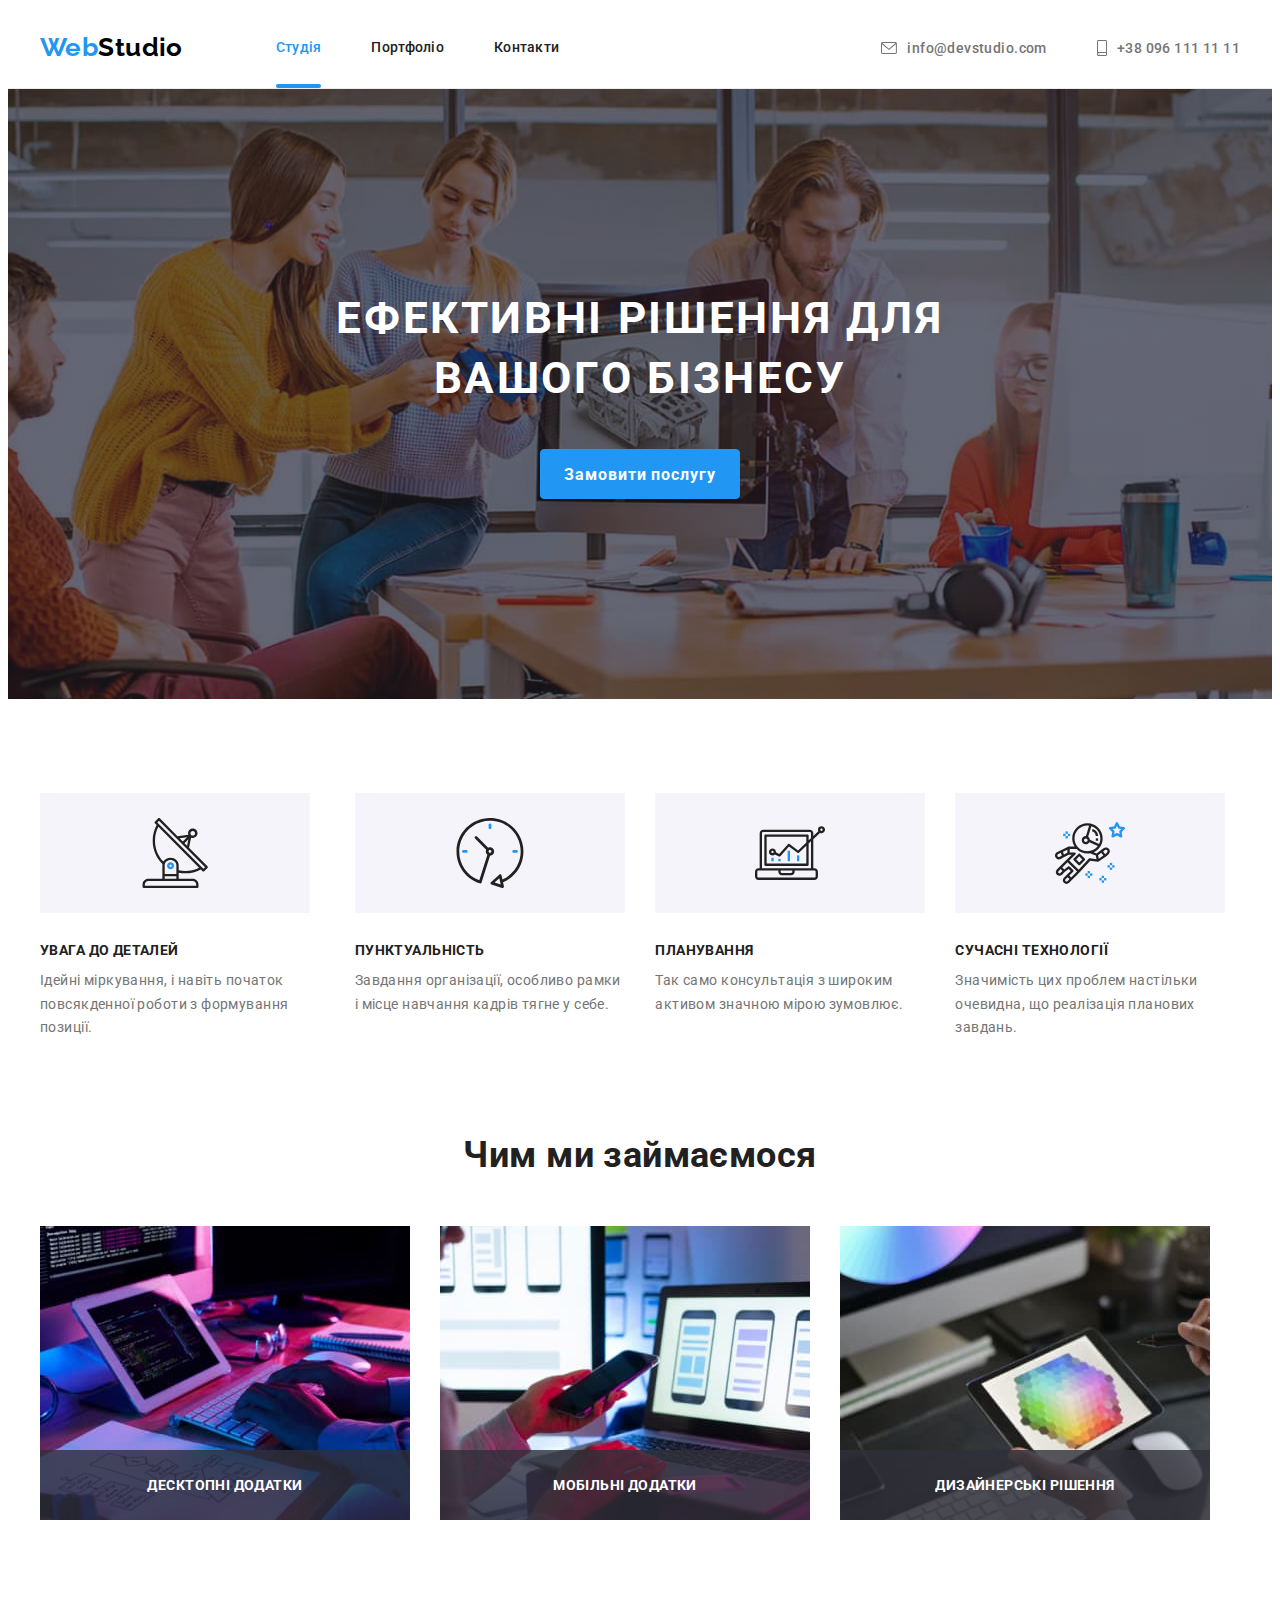
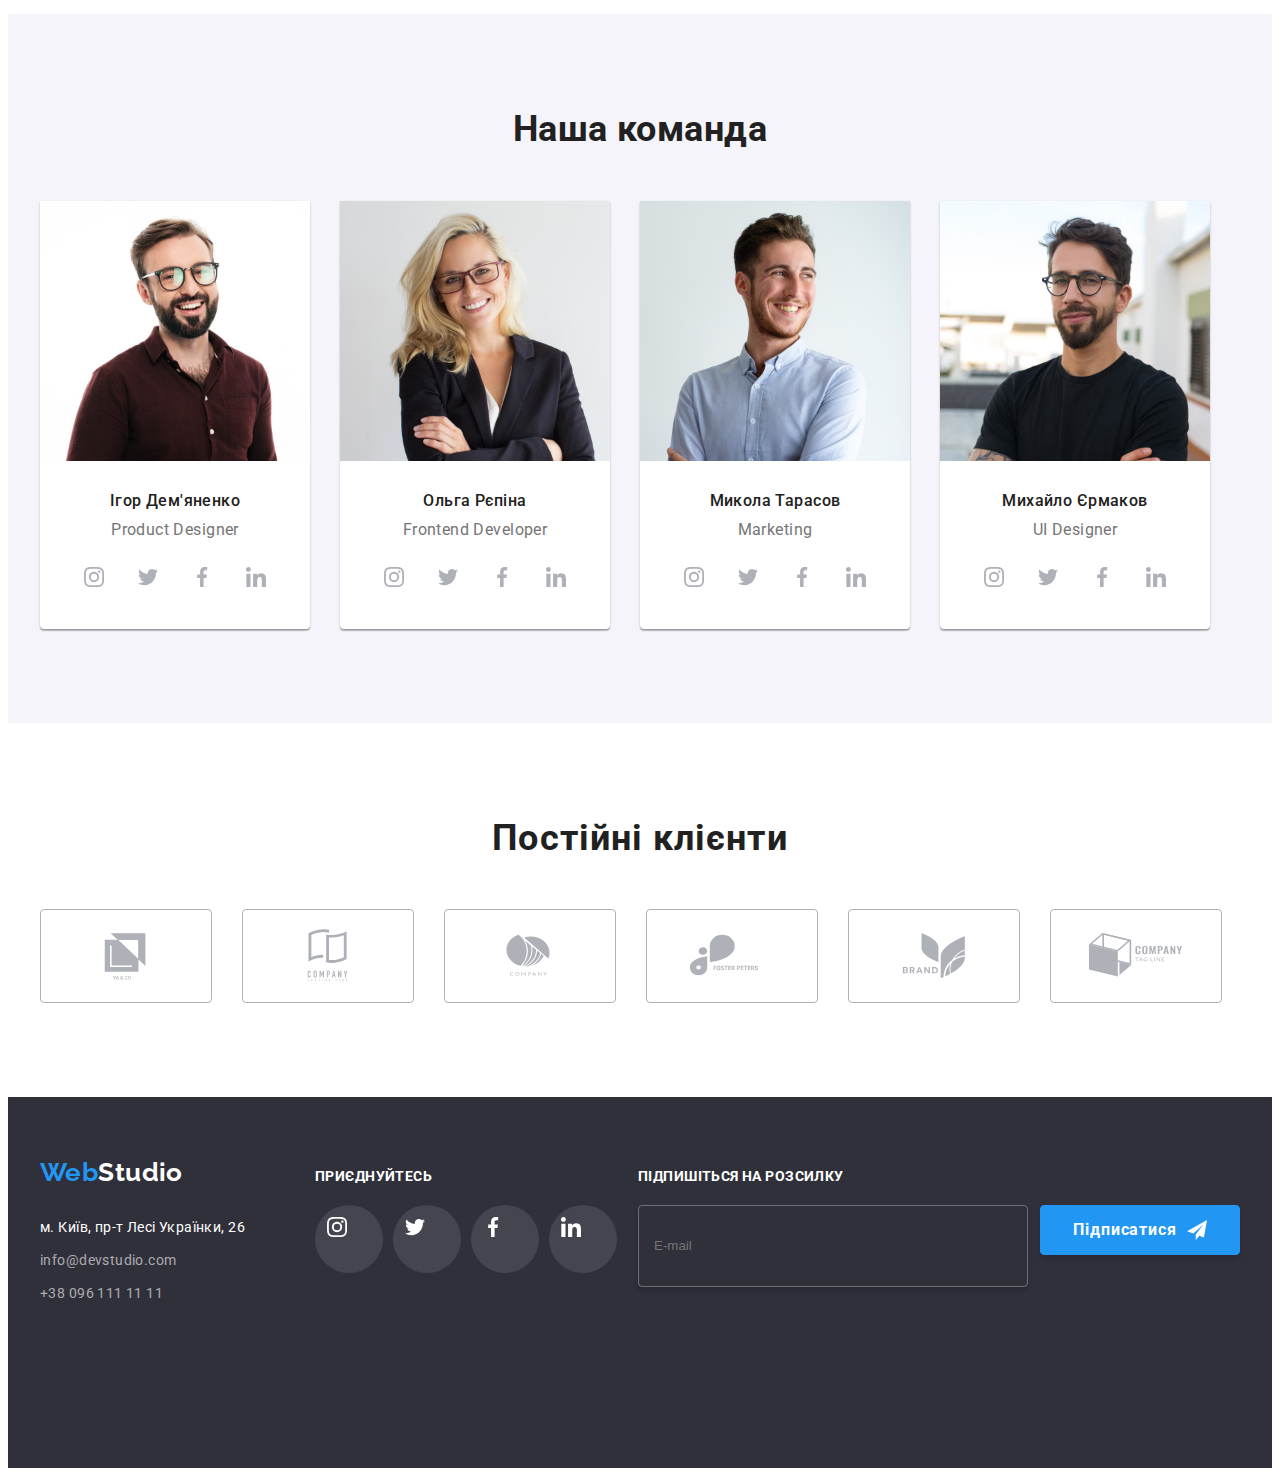
==== commit bae972cf: "Правки після відправки" ====
--- a/index.html
+++ b/index.html
@@ -475,9 +475,9 @@
             </ul>
           </div>
           <div class="footer-subscribe-div">
+            <span class="footer-soc-p footer-subscribe-p"><b>Підпишіться на розсилку</b></span>
             <form class="footer-subscribe-form">
               <label class="footer-subscribe-label">
-                <span class="footer-soc-p footer-subscribe-p"><b>Підпишісться на розсилку</b></span>
                 <input
                   class="footer-subscribe-email"
                   type="email"
@@ -485,13 +485,13 @@
                   placeholder="E-mail"
                 />
               </label>
+              <button type="submit" class="footer-subscribe-btn btn-all">
+                Підписатися
+                <svg width="20" height="20" class="footer-subscribe-icon">
+                  <use href="./images/icons.svg#icon-send"></use>
+                </svg>
+              </button>
             </form>
-            <button type="subscribe" class="footer-subscribe-btn btn-all">
-              Підписатися
-              <svg width="20" height="20" class="footer-subscribe-icon">
-                <use href="./images/icons.svg#icon-send"></use>
-              </svg>
-            </button>
           </div>
         </div>
       </div>
@@ -504,7 +504,7 @@
           </svg>
         </button>
         <form class="modal-form">
-          <h2 class="modal-form-h">Залиште свої данні, ми Вам передзвонимо</h2>
+          <p class="modal-form-h"><b>Залиште свої данні, ми Вам передзвонимо</b></p>
           <div class="modal-form-field">
             <label class="modal-label" for="name">Ім'я</label>
             <input class="modal-input" type="text" name="user-name" id="name" />
@@ -526,25 +526,27 @@
               <use href="./images/icons.svg#icon-email-black-18dp"></use>
             </svg>
           </div>
-          <div class="modal-form-field">
+          <div class="modal-form-field-comments">
             <label class="modal-label" for="comments">Коментар</label>
             <textarea
               class="modal-comments"
-              name=""
+              name="comments"
               id="comments"
               rows="8"
               placeholder="Введіть текст"
             ></textarea>
           </div>
           <div class="modal-form-field-check">
-            <span class="modal-icon"></span>
-            <label class="modal-label-check" for="subscribe"
-              >Погоджуюся з розсилкою та приймаю
+            <label class="modal-label-check" for="subscribe">
+              <input class="checkbox" type="checkbox" name="subscribe" id="subscribe" />
+              <svg width="16" height="15" class="modal-icon-svg-check">
+                <use href="./images/icons.svg#icon-check"></use>
+              </svg>
+              <span class="modal-icon"></span>Погоджуюся з розсилкою та приймаю
               <a href="#" class="modal-link">Умови договору</a></label
             >
-            <input class="checkbox" type="checkbox" name="subscribe" id="subscribe" />
-          </div>
-          <button type="subscribe" class="btn-all modal-btn">Відправити</button>
+          </div>
+          <button type="submit" class="btn-all modal-btn">Відправити</button>
 
           <!-- <svg width="18" height="18" class="modal-icon-svg">
               <use href="./images/icons.svg#icon-email-black-18dp"></use>
--- a/css/styles.css
+++ b/css/styles.css
@@ -7,6 +7,7 @@
 }
 textarea {
   resize: none;
+  outline: none;
 }
 
 :root {
@@ -69,6 +70,7 @@
   border-radius: 4px;
   border: 1px solid var(--main-accent-color);
   cursor: pointer;
+  transition: background-color 250ms cubic-bezier(0.4, 0, 0.2, 1) 0ms;
   font-family: Roboto;
   font-weight: 700;
   font-size: 16px;
@@ -442,6 +444,7 @@
 .footer-flex-div {
   display: flex;
   align-items: baseline;
+  justify-content: space-between;
 }
 .footer-soc-links {
   margin-left: 70px;
@@ -470,12 +473,13 @@
   background-color: var(--main-accent-color);
 }
 .footer-subscribe-div {
-  margin-left: 93px;
-  display: flex;
-  align-items: flex-end;
+  margin-left: auto;
 }
 .footer-subscribe-p {
   display: block;
+}
+.footer-subscribe-form {
+  display: flex;
 }
 .footer-subscribe-email {
   width: 358px;
@@ -485,6 +489,7 @@
   border: 1px solid rgba(255, 255, 255, 0.3);
   box-shadow: 0px 4px 4px rgba(0, 0, 0, 0.15);
   border-radius: 4px;
+  outline: none;
   background-color: transparent;
   color: var(--white-color);
 }
@@ -560,6 +565,12 @@
   position: relative;
   margin-bottom: 28px;
 }
+.modal-form-field-comments {
+  display: flex;
+  flex-direction: column;
+  position: relative;
+  margin-bottom: 20px;
+}
 .modal-form-h {
   margin-bottom: 30px;
   color: var(--headers-nav-color);
@@ -568,7 +579,8 @@
 }
 .modal-label {
   position: absolute;
-  top: -14px;
+  top: -20px;
+  left: 0;
   color: var(--main-p-color);
   font-size: 12px;
   line-height: 1.17;
@@ -581,21 +593,28 @@
   width: 100%;
   border: 1px solid rgba(33, 33, 33, 0.2);
   border-radius: 4px;
+  outline: none;
   transition: border-color 250ms cubic-bezier(0.4, 0, 0.2, 1);
 }
+.modal-input:focus + .modal-icon-svg,
+.modal-input:hover + .modal-icon-svg,
+.modal-input:hover,
 .modal-input:focus {
   border-color: var(--main-accent-color);
+  fill: var(--main-accent-color);
 }
 .modal-icon-svg {
   position: absolute;
   top: 50%;
   left: 12px;
   transform: translateY(-50%);
-}
-.modal-coments {
-  width: 448px;
+  transition: fill 250ms cubic-bezier(0.4, 0, 0.2, 1);
+}
+.modal-comments {
+  width: 100%;
   height: 120px;
-  margin-bottom: 20px;
+  padding: 12px 16px;
+  /* margin-bottom: 20px; */
   border: 1px solid rgba(33, 33, 33, 0.2);
   border-radius: 4px;
 }
@@ -607,25 +626,41 @@
   margin-bottom: 30px;
 }
 .modal-label-check {
+  display: flex;
+  justify-content: center;
+  align-items: center;
+  position: relative;
   font-size: 14px;
   line-height: 1.71;
   color: var(--main-p-color);
 }
+.modal-label-check:hover,
+.modal-label-check:focus {
+  text-decoration: underline;
+  text-decoration-color: var(--main-accent-color);
+}
+
 .modal-link {
   color: var(--main-accent-color);
 }
 .modal-icon {
   display: inline-block;
+  opacity: 1;
   width: 16px;
   height: 15px;
   margin-right: 9px;
   border: 2px solid var(--headers-nav-color);
   border-radius: 2px;
+  transition: opacity 250ms cubic-bezier(0.4, 0, 0.2, 1), border 250ms cubic-bezier(0.4, 0, 0.2, 1),
+    border-radius 250ms cubic-bezier(0.4, 0, 0.2, 1);
 }
 .modal-btn {
   display: block;
   margin-left: auto;
   margin-right: auto;
+}
+.modal-btn:hover {
+  background-color: var(--btn-hover-color);
 }
 .checkbox {
   position: absolute;
@@ -639,6 +674,28 @@
   clip: rect(0 0 0 0);
   overflow: hidden;
 }
+.modal-icon-svg-check {
+  opacity: 0;
+  position: absolute;
+  display: inline-block;
+  left: 0;
+  top: 50%;
+  transform: translateY(-50%);
+  width: 16px;
+  height: 15px;
+  margin-right: 9px;
+  transition: opacity 250ms cubic-bezier(0.4, 0, 0.2, 1);
+}
+.checkbox:checked ~ .modal-icon {
+  opacity: 0;
+  border: none;
+  border-radius: none;
+}
+.checkbox:checked + .modal-icon-svg-check {
+  opacity: 1;
+  background-color: var(--main-accent-color);
+  border: 1px solid var(--main-accent-color);
+}
 
 /* portfolio-section: main-section, not "main" */
 .header {
